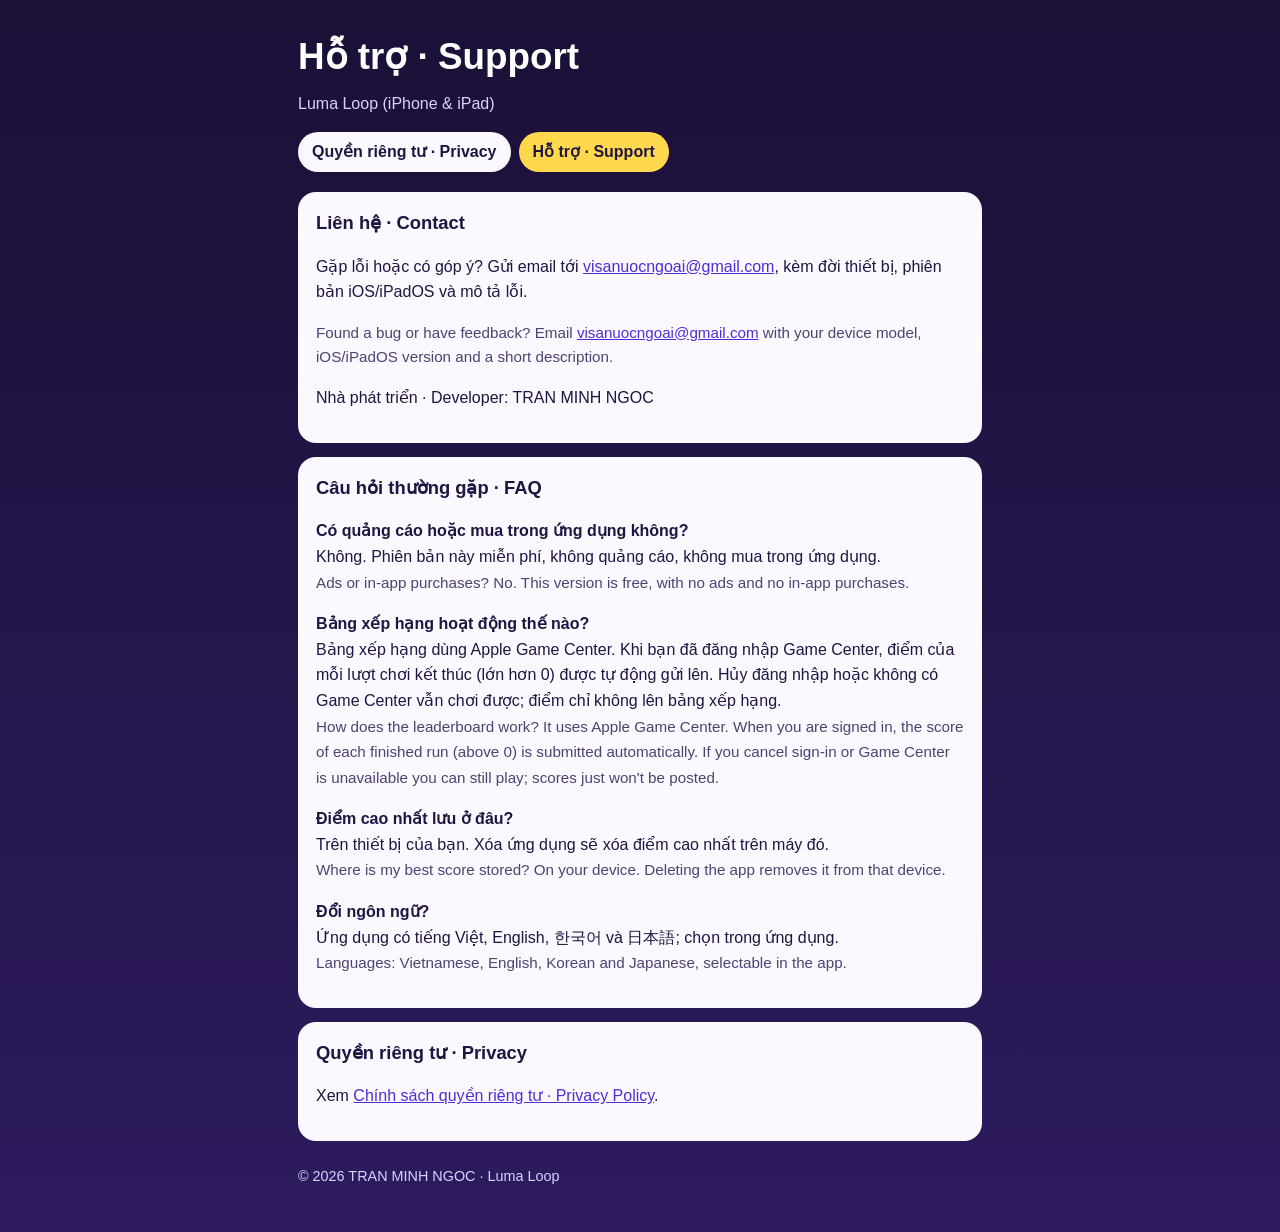
==== luma-loop/support.html @ b6aa4632 "Add Luma Loop privacy and support pages Co-Authored-By: Claude Opus 5.5 <noreply@anthropic.com>" ====
<!doctype html>
<html lang="vi">
<head>
  <meta charset="utf-8">
  <meta name="viewport" content="width=device-width, initial-scale=1">
  <title>Support — Luma Loop</title>
  <style>
    :root { --bg1:#1b1036; --bg2:#2d1b5e; --card:#fbf8ff; --ink:#1d1640; --soft:#4b4470; }
    * { box-sizing: border-box; }
    body { margin:0; font-family:-apple-system,BlinkMacSystemFont,"Segoe UI",Roboto,Arial,sans-serif; line-height:1.6; color:var(--ink); background:linear-gradient(180deg,var(--bg1),var(--bg2)); }
    main { max-width:720px; margin:0 auto; padding:28px 18px 44px; }
    header h1 { color:#fff; margin:0 0 4px; font-size:clamp(1.7rem,5vw,2.3rem); }
    header p { color:#d9d2ff; margin:0; }
    nav { display:flex; flex-wrap:wrap; gap:8px; margin:16px 0 20px; }
    nav a { padding:7px 14px; border-radius:999px; background:var(--card); color:var(--ink); text-decoration:none; font-weight:600; }
    nav a[aria-current="page"] { background:#ffd84d; }
    .card { background:var(--card); border-radius:18px; padding:16px 18px; margin:0 0 14px; }
    .card h2 { font-size:1.15rem; margin:0 0 6px; }
    .lang { color:var(--soft); font-size:.95rem; }
    a { color:#4b2fd6; }
    footer { color:#d9d2ff; font-size:.9rem; margin-top:24px; }
  </style>
</head>
<body>
<main>
  <header>
    <h1>Hỗ trợ · Support</h1>
    <p>Luma Loop (iPhone &amp; iPad)</p>
  </header>

  <nav aria-label="Trang">
    <a href="privacy.html">Quyền riêng tư · Privacy</a>
    <a href="support.html" aria-current="page">Hỗ trợ · Support</a>
  </nav>

  <section class="card">
    <h2>Liên hệ · Contact</h2>
    <p>Gặp lỗi hoặc có góp ý? Gửi email tới <a href="mailto:visanuocngoai@gmail.com">visanuocngoai@gmail.com</a>, kèm đời thiết bị, phiên bản iOS/iPadOS và mô tả lỗi.</p>
    <p class="lang">Found a bug or have feedback? Email <a href="mailto:visanuocngoai@gmail.com">visanuocngoai@gmail.com</a> with your device model, iOS/iPadOS version and a short description.</p>
    <p>Nhà phát triển · Developer: TRAN MINH NGOC</p>
  </section>

  <section class="card">
    <h2>Câu hỏi thường gặp · FAQ</h2>
    <p><strong>Có quảng cáo hoặc mua trong ứng dụng không?</strong><br>Không. Phiên bản này miễn phí, không quảng cáo, không mua trong ứng dụng.<br><span class="lang">Ads or in-app purchases? No. This version is free, with no ads and no in-app purchases.</span></p>
    <p><strong>Bảng xếp hạng hoạt động thế nào?</strong><br>Bảng xếp hạng dùng Apple Game Center. Khi bạn đã đăng nhập Game Center, điểm của mỗi lượt chơi kết thúc (lớn hơn 0) được tự động gửi lên. Hủy đăng nhập hoặc không có Game Center vẫn chơi được; điểm chỉ không lên bảng xếp hạng.<br><span class="lang">How does the leaderboard work? It uses Apple Game Center. When you are signed in, the score of each finished run (above 0) is submitted automatically. If you cancel sign-in or Game Center is unavailable you can still play; scores just won't be posted.</span></p>
    <p><strong>Điểm cao nhất lưu ở đâu?</strong><br>Trên thiết bị của bạn. Xóa ứng dụng sẽ xóa điểm cao nhất trên máy đó.<br><span class="lang">Where is my best score stored? On your device. Deleting the app removes it from that device.</span></p>
    <p><strong>Đổi ngôn ngữ?</strong><br>Ứng dụng có tiếng Việt, English, 한국어 và 日本語; chọn trong ứng dụng.<br><span class="lang">Languages: Vietnamese, English, Korean and Japanese, selectable in the app.</span></p>
  </section>

  <section class="card">
    <h2>Quyền riêng tư · Privacy</h2>
    <p>Xem <a href="privacy.html">Chính sách quyền riêng tư · Privacy Policy</a>.</p>
  </section>

  <footer>© 2026 TRAN MINH NGOC · Luma Loop</footer>
</main>
</body>
</html>
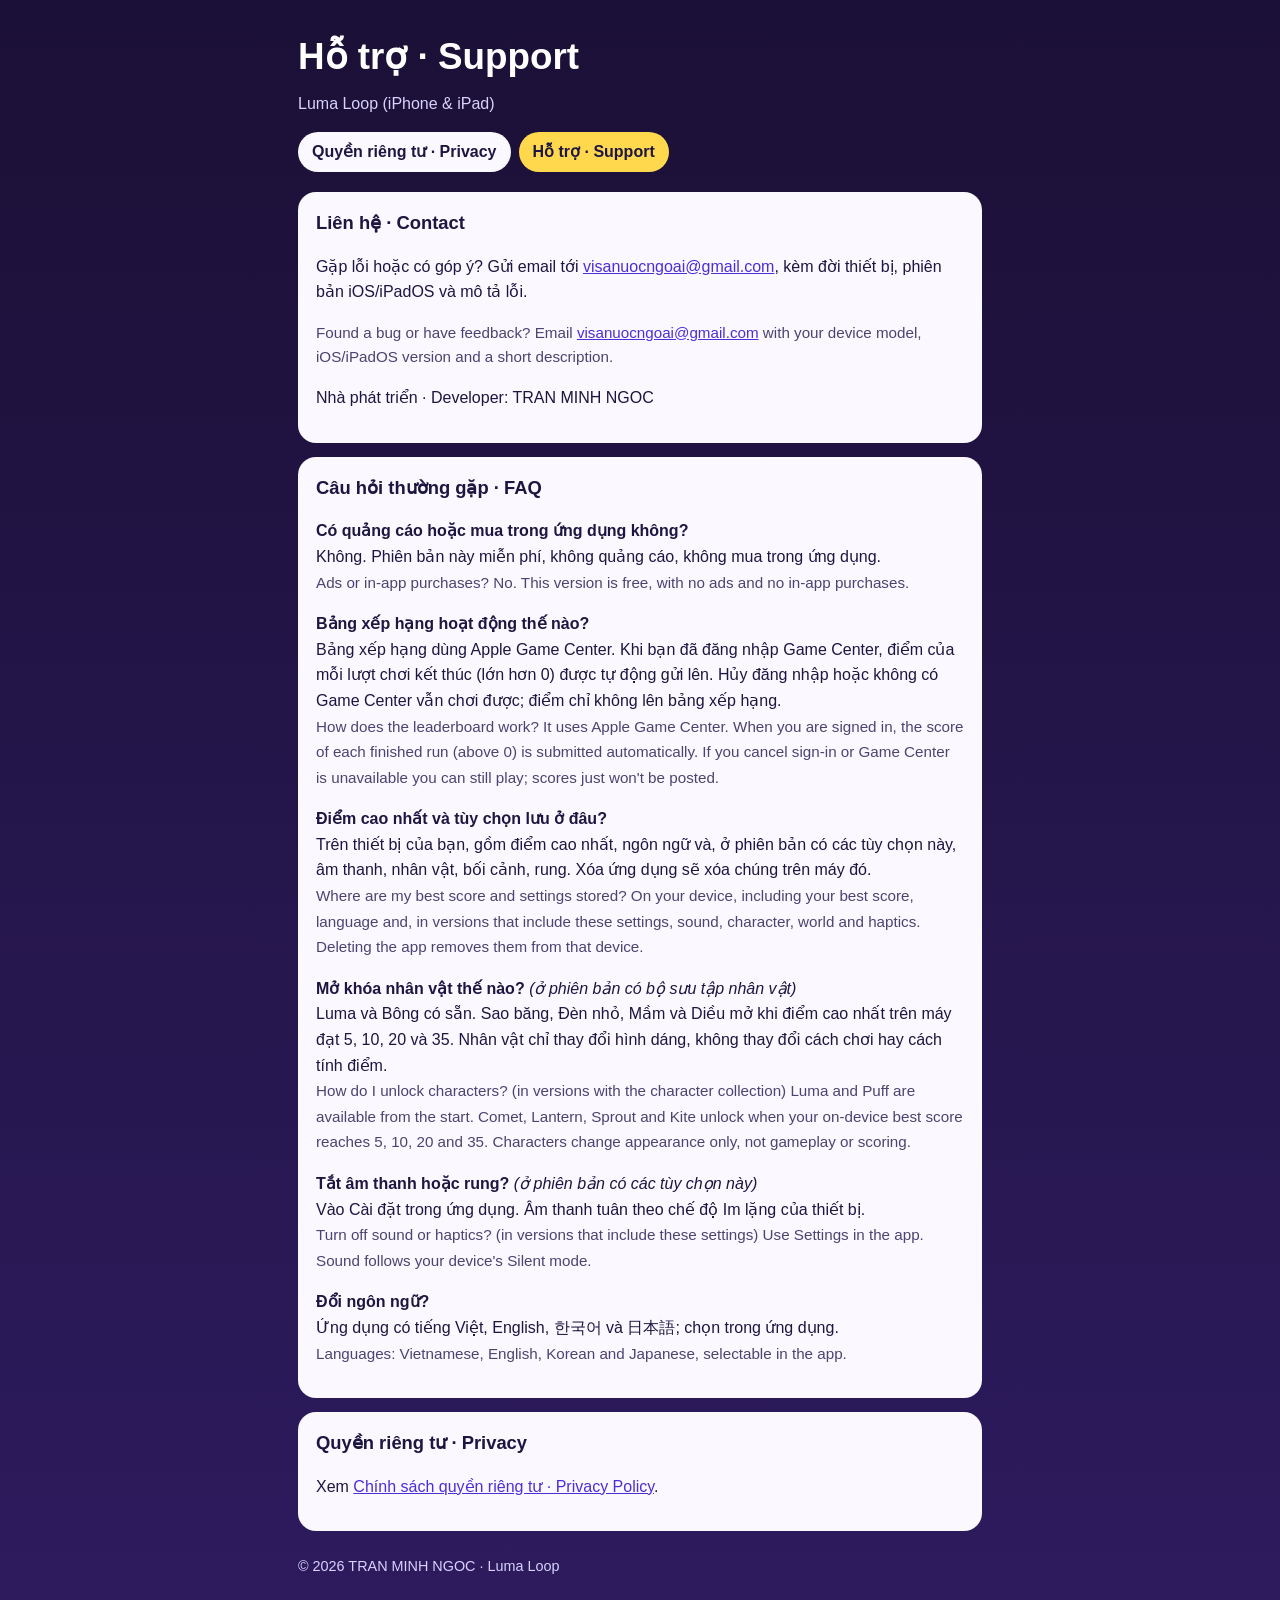
==== commit b91a0776: "Update Luma Loop privacy and support pages for new local preferences Co-Authored-By: Claude Opus 5.5" ====
--- a/luma-loop/support.html
+++ b/luma-loop/support.html
@@ -44,7 +44,9 @@
     <h2>Câu hỏi thường gặp · FAQ</h2>
     <p><strong>Có quảng cáo hoặc mua trong ứng dụng không?</strong><br>Không. Phiên bản này miễn phí, không quảng cáo, không mua trong ứng dụng.<br><span class="lang">Ads or in-app purchases? No. This version is free, with no ads and no in-app purchases.</span></p>
     <p><strong>Bảng xếp hạng hoạt động thế nào?</strong><br>Bảng xếp hạng dùng Apple Game Center. Khi bạn đã đăng nhập Game Center, điểm của mỗi lượt chơi kết thúc (lớn hơn 0) được tự động gửi lên. Hủy đăng nhập hoặc không có Game Center vẫn chơi được; điểm chỉ không lên bảng xếp hạng.<br><span class="lang">How does the leaderboard work? It uses Apple Game Center. When you are signed in, the score of each finished run (above 0) is submitted automatically. If you cancel sign-in or Game Center is unavailable you can still play; scores just won't be posted.</span></p>
-    <p><strong>Điểm cao nhất lưu ở đâu?</strong><br>Trên thiết bị của bạn. Xóa ứng dụng sẽ xóa điểm cao nhất trên máy đó.<br><span class="lang">Where is my best score stored? On your device. Deleting the app removes it from that device.</span></p>
+    <p><strong>Điểm cao nhất và tùy chọn lưu ở đâu?</strong><br>Trên thiết bị của bạn, gồm điểm cao nhất, ngôn ngữ và, ở phiên bản có các tùy chọn này, âm thanh, nhân vật, bối cảnh, rung. Xóa ứng dụng sẽ xóa chúng trên máy đó.<br><span class="lang">Where are my best score and settings stored? On your device, including your best score, language and, in versions that include these settings, sound, character, world and haptics. Deleting the app removes them from that device.</span></p>
+    <p><strong>Mở khóa nhân vật thế nào?</strong> <em>(ở phiên bản có bộ sưu tập nhân vật)</em><br>Luma và Bông có sẵn. Sao băng, Đèn nhỏ, Mầm và Diều mở khi điểm cao nhất trên máy đạt 5, 10, 20 và 35. Nhân vật chỉ thay đổi hình dáng, không thay đổi cách chơi hay cách tính điểm.<br><span class="lang">How do I unlock characters? (in versions with the character collection) Luma and Puff are available from the start. Comet, Lantern, Sprout and Kite unlock when your on-device best score reaches 5, 10, 20 and 35. Characters change appearance only, not gameplay or scoring.</span></p>
+    <p><strong>Tắt âm thanh hoặc rung?</strong> <em>(ở phiên bản có các tùy chọn này)</em><br>Vào Cài đặt trong ứng dụng. Âm thanh tuân theo chế độ Im lặng của thiết bị.<br><span class="lang">Turn off sound or haptics? (in versions that include these settings) Use Settings in the app. Sound follows your device's Silent mode.</span></p>
     <p><strong>Đổi ngôn ngữ?</strong><br>Ứng dụng có tiếng Việt, English, 한국어 và 日本語; chọn trong ứng dụng.<br><span class="lang">Languages: Vietnamese, English, Korean and Japanese, selectable in the app.</span></p>
   </section>
 
